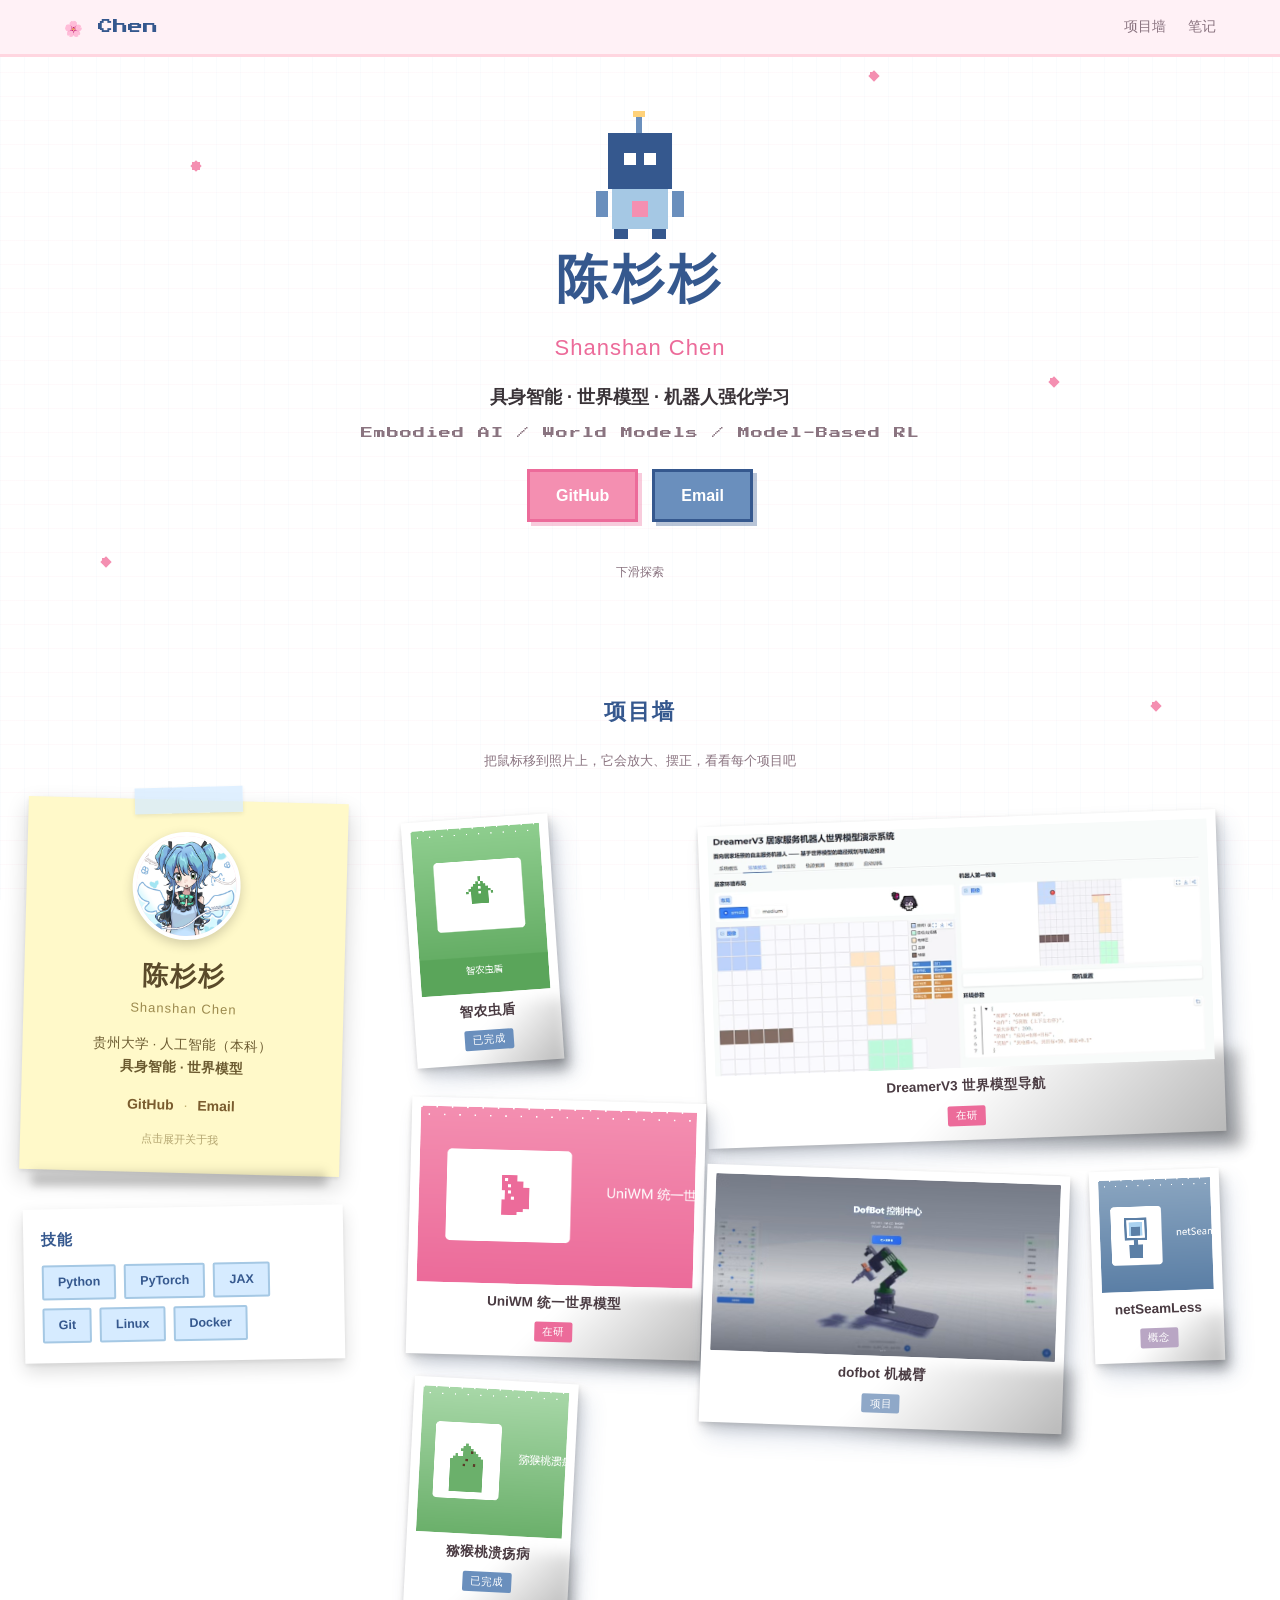
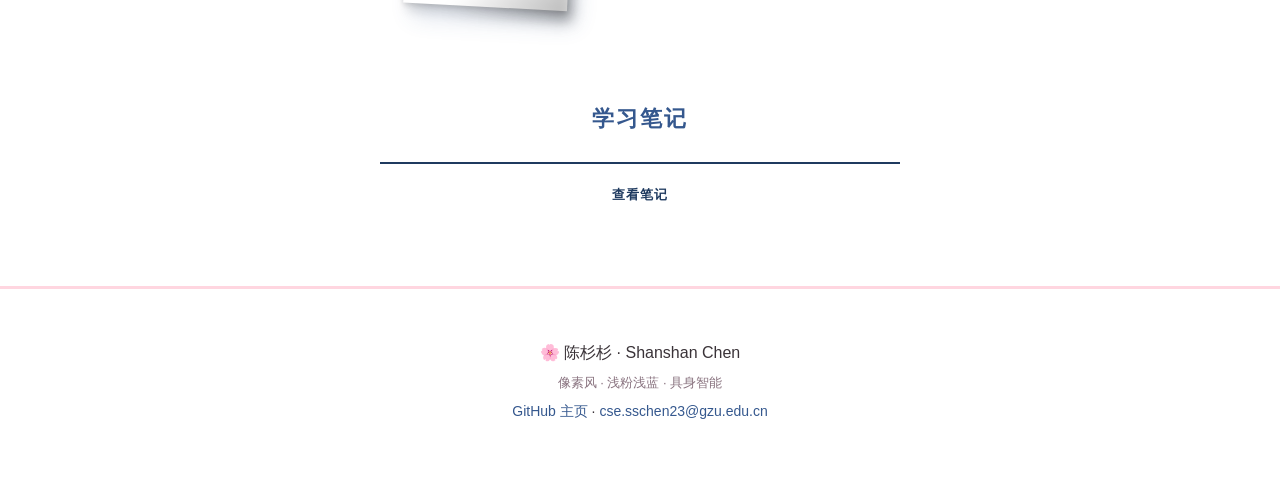
==== index.html @ 0c43cf50 "上线个人主页：照片墙 + 便签贴 + 技能 + 学习笔记 Co-authored-by: Cursor <cursoragent@cursor.com>" ====
<!DOCTYPE html>
<html lang="zh-CN">
<head>
<meta charset="UTF-8">
<meta name="viewport" content="width=device-width, initial-scale=1.0">
<title>陈杉杉 · Shanshan Chen — 具身智能 / 世界模型</title>
<meta name="description" content="陈杉杉的个人主页：具身智能、世界模型、机器人强化学习方向。DreamerV3、UniWM、SmartAgroShield 等项目。">
<link rel="icon" href="data:image/svg+xml,<svg xmlns='http://www.w3.org/2000/svg' viewBox='0 0 100 100'><text y='.9em' font-size='90'>🌸</text></svg>">
<link rel="preconnect" href="https://fonts.googleapis.com">
<link rel="preconnect" href="https://fonts.gstatic.com" crossorigin>
<link href="https://fonts.googleapis.com/css2?family=Press+Start+2P&display=swap" rel="stylesheet">
<link rel="stylesheet" href="style.css">
</head>
<body>

<!-- 天空背景（云朵 + 星星） -->
<div class="sky" aria-hidden="true">
  <div class="cloud cloud-1"></div>
  <div class="cloud cloud-2"></div>
  <div class="cloud cloud-3"></div>
  <div class="star star-1"></div>
  <div class="star star-2"></div>
  <div class="star star-3"></div>
  <div class="star star-4"></div>
  <div class="star star-5"></div>
</div>

<!-- 导航 -->
<nav class="nav">
  <div class="nav-inner">
    <a href="#home" class="nav-logo">🌸 Chen</a>
    <div class="nav-links">
      <a href="#wall">项目墙</a>
      <a href="#notes">笔记</a>
    </div>
  </div>
</nav>

<!-- Hero -->
<header class="hero" id="home">
  <div class="hero-robot" aria-hidden="true">
    <div class="robot">
      <div class="r-antenna"></div>
      <div class="r-head">
        <div class="r-eye l"></div>
        <div class="r-eye r"></div>
      </div>
      <div class="r-body">
        <div class="r-core"></div>
      </div>
      <div class="r-arm left"></div>
      <div class="r-arm right"></div>
      <div class="r-wheel left"></div>
      <div class="r-wheel right"></div>
    </div>
  </div>
  <h1 class="hero-title">陈杉杉</h1>
  <p class="hero-sub">Shanshan Chen</p>
  <p class="hero-desc">具身智能 · 世界模型 · 机器人强化学习</p>
  <p class="hero-en">Embodied AI / World Models / Model-Based RL</p>
  <div class="hero-badges">
    <a class="badge" href="https://github.com/yugan-tano">GitHub</a>
    <a class="badge" href="mailto:cse.sschen23@gzu.edu.cn">Email</a>
  </div>
  <div class="hero-scroll">下滑探索</div>
</header>

<main>
  <!-- 项目照片墙 -->
  <section class="section section-wide" id="wall">
    <h2 class="section-title">项目墙</h2>
    <p class="wall-hint">把鼠标移到照片上，它会放大、摆正，看看每个项目吧</p>

    <div class="wall-wrap">
      <!-- 左侧：便签贴（个人信息，点击展开关于我）+ 技能 -->
      <aside class="note-column">
        <details class="sticky-note">
          <summary>
            <span class="tape"></span>
            <div class="avatar-ring"><img src="assets/photos/avatar.jpg" alt="陈杉杉的头像"></div>
            <div class="note-name">陈杉杉</div>
            <div class="note-en">Shanshan Chen</div>
            <div class="note-line">贵州大学 · 人工智能（本科）</div>
            <div class="note-line note-dir">具身智能 · 世界模型</div>
            <div class="note-links">
              <a href="https://github.com/yugan-tano">GitHub</a>
              <span>·</span>
              <a href="mailto:cse.sschen23@gzu.edu.cn">Email</a>
            </div>
            <div class="note-hint">点击展开关于我</div>
          </summary>
          <div class="note-about">
            <p>你好！我是陈杉杉，贵州大学（211）人工智能专业本科生。</p>
            <p>研究方向聚焦具身智能（Embodied AI）与世界模型（World Model），探索机器人端到端学习与自主导航。</p>
            <p>我独立完成了基于 DreamerV3 的世界模型导航系统，正在复现 UniWM 统一世界模型。关注 Model-Based RL、潜在空间想象规划、Sim2Real 与视觉表征学习。</p>
            <p>长期目标：从仿真到真实环境的具身智能迁移。</p>
          </div>
        </details>

        <div class="note-skills">
          <div class="skills-title">技能</div>
          <div class="skills-tags">
            <span>Python</span>
            <span>PyTorch</span>
            <span>JAX</span>
            <span>Git</span>
            <span>Linux</span>
            <span>Docker</span>
          </div>
        </div>
      </aside>

      <!-- 照片墙（错落排布） -->
      <div class="wall">
        <!-- 主照片：DreamerV3（横版，中心偏右） -->
        <figure class="polaroid main" tabindex="0">
          <div class="pp-img">
            <img src="assets/photos/dreamer_demo.png" alt="DreamerV3 演示系统">
            <div class="pp-overlay">
              <p class="pp-desc">RSSM 世界模型 · 想象规划 · 端到端视觉导航</p>
              <a class="pp-link" href="https://github.com/yugan-tano/home-nav-dreamer">查看仓库</a>
            </div>
          </div>
          <figcaption>
            <span class="pp-title">DreamerV3 世界模型导航</span>
            <span class="pp-tag tag-research">在研</span>
          </figcaption>
        </figure>

        <!-- UniWM（第二大，在研，横版） -->
        <figure class="polaroid p-uniwm" tabindex="0">
          <div class="pp-img">
            <img src="assets/covers/cover_1.png" alt="UniWM 统一世界模型">
            <div class="pp-overlay">
              <p class="pp-desc">Anole-7b · LoRA · 记忆银行</p>
              <a class="pp-link" href="https://github.com/yugan-tano/UniWM">查看仓库</a>
            </div>
          </div>
          <figcaption>
            <span class="pp-title">UniWM 统一世界模型</span>
            <span class="pp-tag tag-research">在研</span>
          </figcaption>
        </figure>

        <!-- 智农虫盾（竖版） -->
        <figure class="polaroid p-agro" tabindex="0">
          <div class="pp-img">
            <img src="assets/covers/cover_2.png" alt="智农虫盾">
            <div class="pp-overlay">
              <p class="pp-desc">ShuffleNetV2 · 病害识别</p>
              <a class="pp-link" href="https://github.com/yugan-tano/SmartAgroShield">查看仓库</a>
            </div>
          </div>
          <figcaption>
            <span class="pp-title">智农虫盾</span>
            <span class="pp-tag tag-done">已完成</span>
          </figcaption>
        </figure>

        <!-- dofbot 机械臂 -->
        <figure class="polaroid p-dofbot" tabindex="0">
          <div class="pp-img">
            <img src="assets/photos/dofbot.jpg" alt="dofbot 机械臂">
            <div class="pp-overlay">
              <p class="pp-desc">机械臂 · 视觉与运动控制</p>
            </div>
          </div>
          <figcaption>
            <span class="pp-title">dofbot 机械臂</span>
            <span class="pp-tag tag-project">项目</span>
          </figcaption>
        </figure>

        <!-- 猕猴桃溃疡病（方形） -->
        <figure class="polaroid p-kiwi" tabindex="0">
          <div class="pp-img">
            <img src="assets/covers/cover_3.png" alt="猕猴桃溃疡病分类">
            <div class="pp-overlay">
              <p class="pp-desc">SE-ResNet · 图像分类</p>
              <a class="pp-link" href="https://github.com/yugan-tano/kiwi_canker_classification">查看仓库</a>
            </div>
          </div>
          <figcaption>
            <span class="pp-title">猕猴桃溃疡病</span>
            <span class="pp-tag tag-done">已完成</span>
          </figcaption>
        </figure>

        <!-- netSeamLess（方形，最小） -->
        <figure class="polaroid p-net" tabindex="0">
          <div class="pp-img">
            <img src="assets/covers/cover_4.png" alt="netSeamLess">
            <div class="pp-overlay">
              <p class="pp-desc">远程办公 · 低延迟</p>
              <a class="pp-link" href="https://github.com/yugan-tano/netSeamLess">查看仓库</a>
            </div>
          </div>
          <figcaption>
            <span class="pp-title">netSeamLess</span>
            <span class="pp-tag tag-idea">概念</span>
          </figcaption>
        </figure>
      </div>
    </div>
  </section>

  <!-- 学习笔记 -->
  <section class="section" id="notes">
    <h2 class="section-title">学习笔记</h2>
    <div class="note-rule"></div>
    <a class="note-rule-link" href="https://github.com/yugan-tano/learning-record">查看笔记</a>
  </section>
</main>

<!-- 页脚 -->
<footer class="footer">
  <p>🌸 陈杉杉 · Shanshan Chen</p>
  <p class="footer-sub">像素风 · 浅粉浅蓝 · 具身智能</p>
  <p class="footer-link"><a href="https://github.com/yugan-tano">GitHub 主页</a> · <a href="mailto:cse.sschen23@gzu.edu.cn">cse.sschen23@gzu.edu.cn</a></p>
</footer>

<script src="script.js"></script>
</body>
</html>
---- style.css ----
/* ============ 像素风浅粉浅蓝个人主页样式 ============ */

:root {
  --pink-light: #ffe4ec;
  --pink: #ffc1d1;
  --pink-deep: #f48fb1;
  --pink-dark: #ec6b9a;
  --blue-light: #d6ebff;
  --blue: #a5c8e4;
  --blue-deep: #6a8fbd;
  --blue-dark: #35588e;
  --ink-blue: #1f3a5f;
  --bg: #fff3f7;
  --card: #fffafc;
  --text: #3a3338;
  --text-sub: #8a7480;
  --border: #ffd6e0;
  --shadow: rgba(236, 107, 154, 0.16);
}

* { margin: 0; padding: 0; box-sizing: border-box; }

html { scroll-behavior: smooth; }

body {
  font-family: "SimHei", "黑体", "Heiti SC", "Microsoft YaHei", "PingFang SC", sans-serif;
  background: linear-gradient(180deg, #ffeef4 0%, #ffe4ec 40%, #eaf3ff 100%);
  background-attachment: fixed;
  color: var(--text);
  line-height: 1.7;
  overflow-x: hidden;
  background-image:
    linear-gradient(rgba(244, 143, 177, 0.05) 1px, transparent 1px),
    linear-gradient(90deg, rgba(164, 200, 228, 0.05) 1px, transparent 1px);
  background-size: 24px 24px;
}

/* ============ 像素字体（仅英文点缀） ============ */
.hero-en, .nav-logo {
  font-family: "Press Start 2P", "Courier New", monospace;
}

/* ============ 天空背景（云朵 + 星星） ============ */
.sky { position: fixed; inset: 0; pointer-events: none; z-index: 0; overflow: hidden; }

.cloud { position: absolute; background: #ffffff; opacity: 0.85; image-rendering: pixelated; }
.cloud::after { content: ""; position: absolute; background: #ffffff; }
.cloud-1 { width: 140px; height: 40px; top: 12%; left: -160px; animation: drift 50s linear infinite; }
.cloud-1::after { width: 70px; height: 40px; top: -26px; left: 28px; }
.cloud-2 { width: 100px; height: 30px; top: 30%; left: -120px; animation: drift 65s linear infinite; animation-delay: -20s; opacity: 0.7; }
.cloud-2::after { width: 50px; height: 30px; top: -20px; left: 22px; }
.cloud-3 { width: 160px; height: 44px; top: 8%; left: -180px; animation: drift 75s linear infinite; animation-delay: -40s; opacity: 0.6; }
.cloud-3::after { width: 80px; height: 44px; top: -28px; left: 32px; }

@keyframes drift { to { transform: translateX(calc(100vw + 200px)); } }

.star { position: absolute; width: 8px; height: 8px; background: var(--pink-deep); image-rendering: pixelated; animation: twinkle 2.5s ease-in-out infinite; }
.star::before { content: ""; position: absolute; width: 8px; height: 8px; background: var(--pink-deep); transform: rotate(45deg); }
.star-1 { top: 18%; left: 15%; }
.star-2 { top: 42%; left: 82%; animation-delay: -0.6s; width: 6px; height: 6px; }
.star-3 { top: 62%; left: 8%; animation-delay: -1.2s; width: 6px; height: 6px; }
.star-4 { top: 8%; left: 68%; animation-delay: -1.8s; width: 5px; height: 5px; }
.star-5 { top: 78%; left: 90%; animation-delay: -0.9s; width: 5px; height: 5px; }

@keyframes twinkle {
  0%, 100% { opacity: 0.2; transform: scale(0.7) rotate(0deg); }
  50% { opacity: 1; transform: scale(1) rotate(45deg); }
}

/* ============ 导航 ============ */
.nav { position: sticky; top: 0; z-index: 50; background: rgba(255, 240, 246, 0.92); backdrop-filter: blur(8px); border-bottom: 3px solid var(--border); }
.nav-inner { max-width: 1200px; margin: 0 auto; padding: 14px 24px; display: flex; align-items: center; justify-content: space-between; }
.nav-logo { font-size: 15px; color: var(--blue-dark); text-decoration: none; }
.nav-links { display: flex; gap: 22px; }
.nav-links a { color: var(--text-sub); text-decoration: none; font-size: 14px; transition: color 0.2s; }
.nav-links a:hover { color: var(--pink-dark); }

/* ============ Hero ============ */
.hero { position: relative; z-index: 1; text-align: center; padding: 60px 24px 70px; }

.hero-robot { display: flex; justify-content: center; margin-bottom: 22px; }

.robot { position: relative; width: 96px; height: 96px; animation: floaty 3s ease-in-out infinite; image-rendering: pixelated; }
@keyframes floaty { 0%, 100% { transform: translateY(0); } 50% { transform: translateY(-10px); } }

.r-antenna { position: absolute; top: 0; left: 44px; width: 6px; height: 16px; background: var(--blue-deep); }
.r-antenna::after { content: ""; position: absolute; top: -6px; left: -3px; width: 12px; height: 6px; background: #ffd27a; animation: blink 1.2s steps(1) infinite; }
.r-head { position: absolute; top: 16px; left: 16px; width: 64px; height: 56px; background: var(--blue-dark); }
.r-eye { position: absolute; top: 20px; width: 12px; height: 12px; background: #fff; animation: blink 3s steps(1) infinite; }
.r-eye.l { left: 16px; }
.r-eye.r { right: 16px; }
.r-body { position: absolute; top: 72px; left: 20px; width: 56px; height: 40px; background: var(--blue); }
.r-core { position: absolute; top: 12px; left: 20px; width: 16px; height: 16px; background: var(--pink-deep); animation: blink 2s steps(1) infinite; }
.r-arm { position: absolute; top: 74px; width: 12px; height: 26px; background: var(--blue-deep); }
.r-arm.left { left: 4px; }
.r-arm.right { right: 4px; }
.r-wheel { position: absolute; top: 112px; width: 14px; height: 10px; background: var(--blue-dark); }
.r-wheel.left { left: 22px; }
.r-wheel.right { right: 22px; }

@keyframes blink { 0%, 90% { opacity: 1; } 92%, 100% { opacity: 0.25; } }

.hero-title { font-size: 52px; color: var(--blue-dark); letter-spacing: 4px; margin-bottom: 6px; font-weight: 800; }
.hero-sub { font-size: 22px; color: var(--pink-dark); letter-spacing: 1px; }
.hero-desc { font-size: 18px; color: var(--text); margin-top: 16px; font-weight: 700; }
.hero-en { font-size: 12px; color: var(--text-sub); margin-top: 10px; letter-spacing: 1px; }
.hero-badges { margin-top: 26px; display: flex; gap: 14px; justify-content: center; }
.badge { display: inline-block; padding: 10px 26px; background: var(--pink-deep); color: #fff; text-decoration: none; font-weight: 700; border: 3px solid var(--pink-dark); box-shadow: 4px 4px 0 rgba(236,107,154,0.35); transition: transform 0.15s, box-shadow 0.15s; }
.badge:hover { transform: translate(-2px,-2px); box-shadow: 6px 6px 0 rgba(236,107,154,0.4); }
.badge:nth-child(2) { background: var(--blue-deep); border-color: var(--blue-dark); box-shadow: 4px 4px 0 rgba(53,88,142,0.35); }
.badge:nth-child(2):hover { box-shadow: 6px 6px 0 rgba(53,88,142,0.4); }

.hero-scroll { margin-top: 40px; font-size: 12px; color: var(--text-sub); animation: bob 2s ease-in-out infinite; }
@keyframes bob { 0%,100%{transform:translateY(0)} 50%{transform:translateY(6px)} }

/* ============ 通用区块 ============ */
main { position: relative; z-index: 1; }
.section { max-width: 1080px; margin: 0 auto; padding: 40px 24px; }
.section-wide { max-width: 1320px; }
.section-title { font-size: 22px; font-weight: 800; color: var(--blue-dark); text-align: center; margin-bottom: 20px; letter-spacing: 2px; }

.wall-hint { text-align: center; font-size: 13px; color: var(--text-sub); margin-bottom: 28px; }

/* ============ 项目照片墙 ============ */
.wall-wrap {
  display: flex;
  gap: 48px;
  align-items: flex-start;
  justify-content: center;
}

/* 照片墙容器：相对定位，内部照片绝对定位错落 */
.wall {
  position: relative;
  flex: 1 1 auto;
  max-width: 900px;
  height: 820px;
}

/* 拍立得照片 */
.polaroid {
  position: absolute;
  background: #fff;
  padding: 9px 9px 0;
  box-shadow:
    0 2px 5px rgba(0, 0, 0, 0.12),
    4px 7px 12px rgba(0, 0, 0, 0.14),
    9px 14px 22px rgba(53, 88, 142, 0.16);
  transform: rotate(var(--rot, -2deg));
  transition: transform 0.45s cubic-bezier(0.2, 0.9, 0.3, 1.2),
              box-shadow 0.45s ease;
  cursor: pointer;
  z-index: 1;
  outline: none;
}

/* 右下渐变阴影（立体感） */
.polaroid::after {
  content: "";
  position: absolute;
  left: 10%;
  right: -3%;
  bottom: -5%;
  height: 30%;
  background: linear-gradient(135deg, transparent 40%, rgba(0, 0, 0, 0.3));
  filter: blur(7px);
  border-radius: 4px;
  z-index: -1;
  transition: opacity 0.45s ease;
}

.pp-img {
  position: relative;
  width: 100%;
  aspect-ratio: var(--ratio, 1 / 1);
  overflow: hidden;
  background: #eee;
}
.pp-img img {
  width: 100%;
  height: 100%;
  object-fit: cover;
  display: block;
  transition: transform 0.45s ease;
}

/* 图片 hover 浮层 */
.pp-overlay {
  position: absolute;
  inset: 0;
  display: flex;
  flex-direction: column;
  justify-content: flex-end;
  gap: 6px;
  padding: 14px;
  background: linear-gradient(180deg, transparent 40%, rgba(30, 35, 50, 0.82) 100%);
  opacity: 0;
  transition: opacity 0.35s ease;
}
.pp-desc { font-size: 12px; color: #fff; line-height: 1.5; }
.pp-link { font-size: 13px; color: #ffd6e0; text-decoration: none; font-weight: 700; }
.pp-link:hover { text-decoration: underline; }

/* 照片底部说明（白边内） */
.polaroid figcaption {
  padding: 9px 4px 13px;
  text-align: center;
}
.pp-title {
  display: block;
  font-size: 13.5px;
  font-weight: 700;
  color: #4a3b42;
  line-height: 1.35;
  margin-bottom: 4px;
}
.pp-tag {
  display: inline-block;
  font-size: 10.5px;
  padding: 1px 8px;
  color: #fff;
  border-radius: 2px;
}
.tag-research { background: var(--pink-dark); }
.tag-done { background: var(--blue-deep); }
.tag-idea { background: #b9a6c4; }
.tag-project { background: #8fa8c8; }

/* hover / 聚焦：放大 + 摆正 + 抬升 */
.polaroid:hover,
.polaroid:focus-within {
  z-index: 20;
  transform: rotate(0deg) scale(1.12);
  box-shadow:
    0 6px 10px rgba(0, 0, 0, 0.18),
    10px 18px 26px rgba(0, 0, 0, 0.22),
    18px 30px 44px rgba(53, 88, 142, 0.28);
}
.polaroid:hover::after,
.polaroid:focus-within::after { opacity: 0.4; }
.polaroid:hover .pp-overlay,
.polaroid:focus-within .pp-overlay { opacity: 1; }

/* ---- 每张照片的定位与比例 ---- */
/* 主照片：DreamerV3，横版演示系统截图，中心偏右 */
.polaroid.main {
  --ratio: 2259 / 1090;
  --rot: -2deg;
  width: 60%;
  left: 36%;
  top: 18px;
}
/* UniWM：横版，第二大，在研，左下 */
.polaroid.p-uniwm {
  --ratio: 720 / 460;
  --rot: 1.5deg;
  width: 34%;
  left: 2%;
  top: 300px;
}
/* 智农虫盾：竖版，左上 */
.polaroid.p-agro {
  --ratio: 420 / 540;
  --rot: -4deg;
  width: 17%;
  left: 2%;
  top: 18px;
}
/* dofbot 机械臂：横版，主照片下方 */
.polaroid.p-dofbot {
  --ratio: 799 / 411;
  --rot: 2deg;
  width: 42%;
  left: 36%;
  top: 370px;
}
/* 猕猴桃溃疡病：方形，左下 */
.polaroid.p-kiwi {
  --ratio: 1 / 1;
  --rot: 3deg;
  width: 19%;
  left: 2%;
  top: 580px;
}
/* netSeamLess：方形，右下最小 */
.polaroid.p-net {
  --ratio: 1 / 1;
  --rot: -2deg;
  width: 15%;
  left: 81%;
  top: 370px;
}

/* ============ 便签贴（个人信息，点击展开关于我） ============ */
.note-column {
  flex: 0 0 320px;
  width: 320px;
}

.sticky-note {
  position: relative;
  background: #fff9c9;
  box-shadow:
    0 2px 4px rgba(0, 0, 0, 0.08),
    0 10px 22px rgba(0, 0, 0, 0.18);
  transform: rotate(1.5deg);
  text-align: center;
  color: #6b5a30;
}

/* 底部微微翘起：底部弧形投影 */
.sticky-note::after {
  content: "";
  position: absolute;
  left: 4%;
  right: 4%;
  bottom: -12px;
  height: 18px;
  background: linear-gradient(to top, rgba(0, 0, 0, 0.26), transparent);
  filter: blur(4px);
  transform: rotate(-1.5deg);
  z-index: -1;
}

/* summary 去掉默认箭头，作为点击区 */
.sticky-note summary {
  list-style: none;
  cursor: pointer;
  outline: none;
  padding: 26px 22px 24px;
}
.sticky-note summary::-webkit-details-marker { display: none; }
.sticky-note summary:hover .note-hint { color: var(--pink-dark); }

/* 顶部胶带 */
.sticky-note .tape {
  position: absolute;
  top: -13px;
  left: 50%;
  transform: translateX(-50%) rotate(-3deg);
  width: 108px;
  height: 26px;
  background: rgba(214, 235, 255, 0.75);
  box-shadow: 0 2px 4px rgba(0, 0, 0, 0.08);
}

/* 圆形头像框 */
.avatar-ring {
  width: 108px;
  height: 108px;
  border-radius: 50%;
  margin: 6px auto 14px;
  border: 4px solid #fff;
  box-shadow: 0 4px 12px rgba(0, 0, 0, 0.18);
  overflow: hidden;
  background: #ffe4ec;
}
.avatar-ring img { width: 100%; height: 100%; object-fit: cover; display: block; }

.note-name { font-size: 26px; font-weight: 800; letter-spacing: 2px; color: #5a4a2a; }
.note-en { font-size: 13px; letter-spacing: 1px; color: #9c8a4e; margin-bottom: 14px; }
.note-line { font-size: 13.5px; line-height: 1.7; }
.note-dir { font-weight: 700; margin-bottom: 14px; }
.note-links { margin-top: 14px; font-size: 14px; }
.note-links a { color: #7a5c2e; text-decoration: none; font-weight: 700; }
.note-links a:hover { color: var(--pink-dark); }
.note-links span { margin: 0 6px; color: #c0b070; }
.note-hint { margin-top: 12px; font-size: 11px; color: #b3a570; transition: color 0.2s; }

/* 展开的“关于我” */
.note-about {
  text-align: left;
  padding: 4px 22px 24px;
  border-top: 1px dashed rgba(122, 92, 46, 0.3);
  margin: 0 0 0;
}
.note-about p { font-size: 13px; line-height: 1.75; margin-bottom: 10px; color: #6b5a30; }

/* 技能（便签贴下方） */
.note-skills {
  margin-top: 34px;
  background: #fff;
  padding: 18px 18px 20px;
  box-shadow:
    0 2px 4px rgba(0, 0, 0, 0.08),
    0 8px 18px rgba(0, 0, 0, 0.14);
  transform: rotate(-1deg);
}
.skills-title { font-size: 15px; font-weight: 800; color: var(--blue-dark); margin-bottom: 12px; letter-spacing: 1px; }
.skills-tags { display: flex; flex-wrap: wrap; gap: 8px; }
.skills-tags span {
  padding: 5px 14px;
  font-size: 12.5px;
  background: var(--blue-light);
  color: var(--blue-dark);
  font-weight: 700;
  border: 2px solid var(--blue);
  border-radius: 2px;
}

/* ============ 学习笔记（标题 + 墨蓝色长细线） ============ */
.note-rule {
  width: 56%;
  max-width: 520px;
  height: 2px;
  margin: 24px auto 20px;
  background: var(--ink-blue);
}
.note-rule-link {
  display: block;
  text-align: center;
  font-size: 13px;
  color: var(--ink-blue);
  text-decoration: none;
  font-weight: 700;
  letter-spacing: 1px;
}
.note-rule-link:hover { color: var(--pink-dark); }

/* ============ 页脚 ============ */
.footer { position: relative; z-index: 1; text-align: center; padding: 50px 24px 60px; border-top: 3px solid var(--border); margin-top: 40px; }
.footer p { margin-bottom: 6px; }
.footer-sub { font-size: 13px; color: var(--text-sub); }
.footer-link { font-size: 14px; }
.footer-link a { color: var(--blue-dark); text-decoration: none; }
.footer-link a:hover { color: var(--pink-dark); }

/* ============ 响应式 ============ */
@media (max-width: 1020px) {
  .wall-wrap { flex-direction: column; align-items: center; }
  .note-column { flex: 0 0 auto; width: 320px; }
  .note-skills { margin-top: 24px; }
}

@media (max-width: 760px) {
  /* 窄屏：照片墙改为纵向堆叠 */
  .wall { height: auto; max-width: 480px; margin: 0 auto; }
  .polaroid {
    position: relative;
    width: 100% !important;
    left: auto !important;
    top: auto !important;
    margin-bottom: 28px;
    transform: rotate(var(--rot, -2deg)) !important;
  }
  .polaroid:hover, .polaroid:focus-within { transform: rotate(0deg) scale(1.03) !important; }
}

@media (max-width: 640px) {
  .hero-title { font-size: 36px; }
  .nav-links { gap: 14px; }
  .nav-links a { font-size: 13px; }
  .section { padding: 32px 16px; }
}
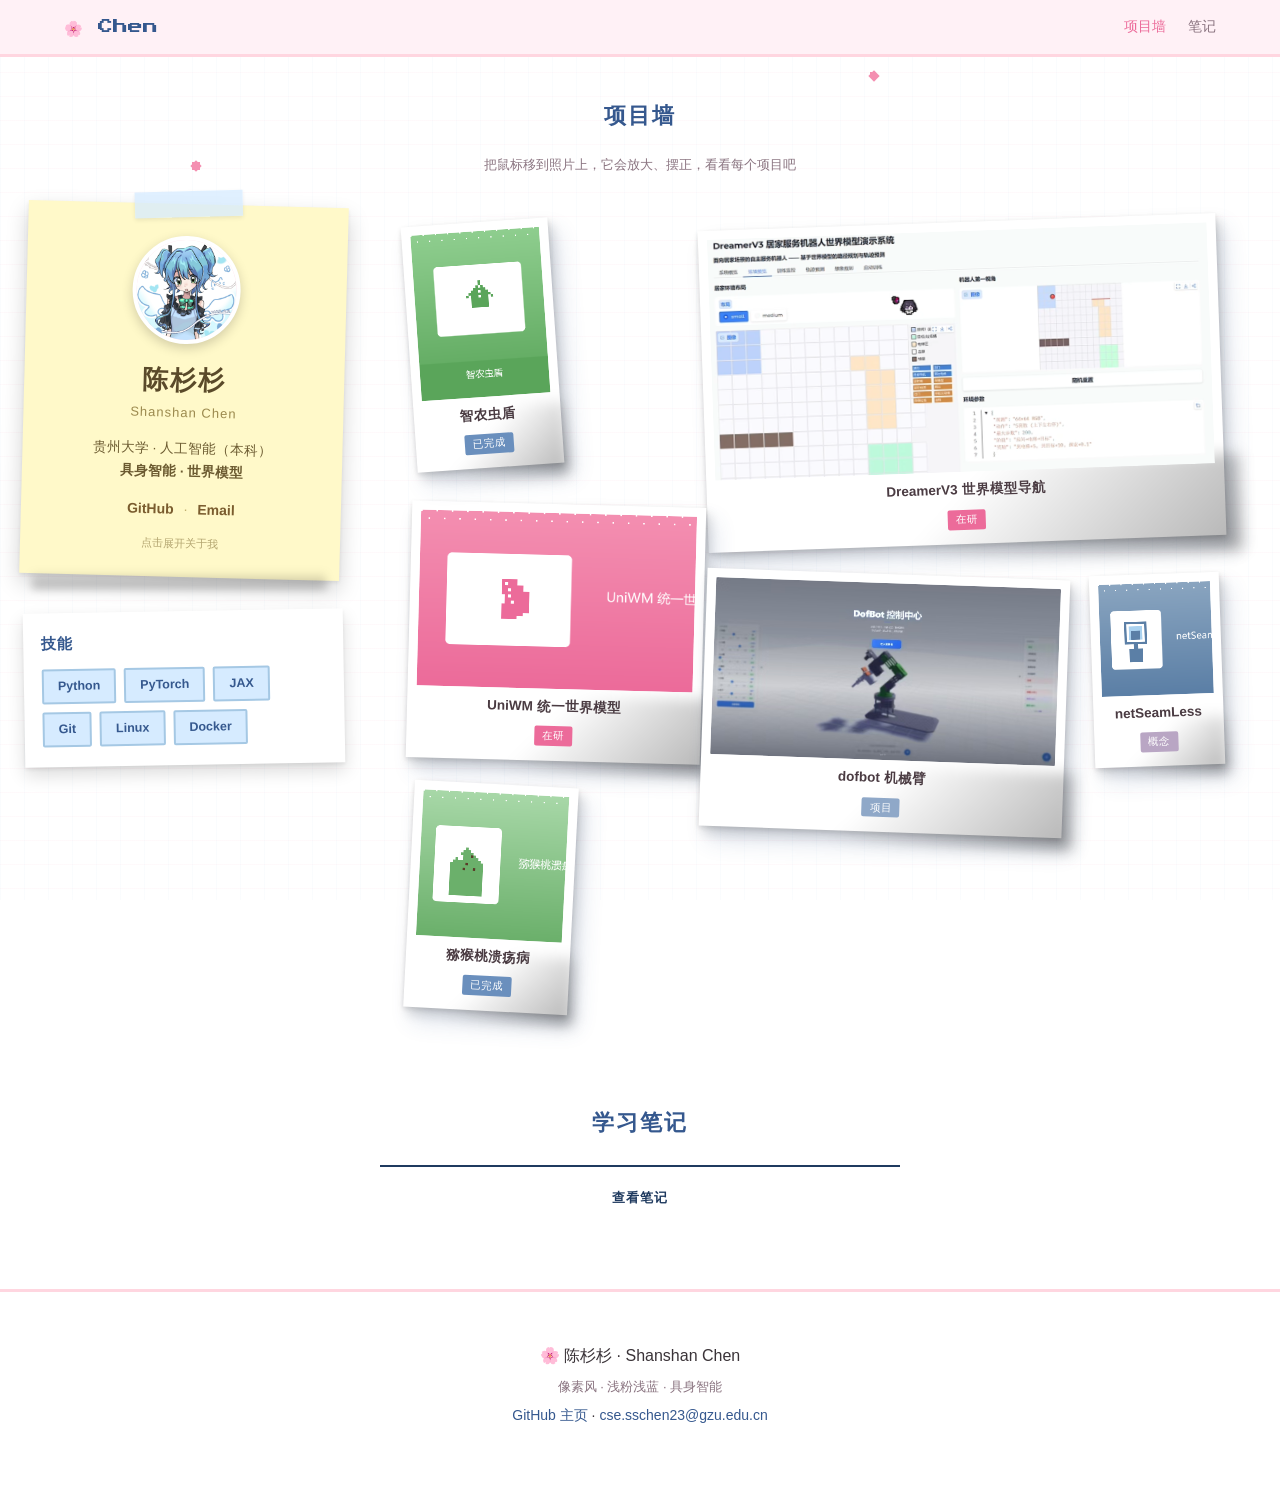
==== commit b00d3882: "精简页面：删除 hero 冗余区块与下滑探索，去掉学校 211 标注 Co-authored-by: Cursor <cursoragent@cursor.com>" ====
--- a/index.html
+++ b/index.html
@@ -28,42 +28,13 @@
 <!-- 导航 -->
 <nav class="nav">
   <div class="nav-inner">
-    <a href="#home" class="nav-logo">🌸 Chen</a>
+    <a href="#wall" class="nav-logo">🌸 Chen</a>
     <div class="nav-links">
       <a href="#wall">项目墙</a>
       <a href="#notes">笔记</a>
     </div>
   </div>
 </nav>
-
-<!-- Hero -->
-<header class="hero" id="home">
-  <div class="hero-robot" aria-hidden="true">
-    <div class="robot">
-      <div class="r-antenna"></div>
-      <div class="r-head">
-        <div class="r-eye l"></div>
-        <div class="r-eye r"></div>
-      </div>
-      <div class="r-body">
-        <div class="r-core"></div>
-      </div>
-      <div class="r-arm left"></div>
-      <div class="r-arm right"></div>
-      <div class="r-wheel left"></div>
-      <div class="r-wheel right"></div>
-    </div>
-  </div>
-  <h1 class="hero-title">陈杉杉</h1>
-  <p class="hero-sub">Shanshan Chen</p>
-  <p class="hero-desc">具身智能 · 世界模型 · 机器人强化学习</p>
-  <p class="hero-en">Embodied AI / World Models / Model-Based RL</p>
-  <div class="hero-badges">
-    <a class="badge" href="https://github.com/yugan-tano">GitHub</a>
-    <a class="badge" href="mailto:cse.sschen23@gzu.edu.cn">Email</a>
-  </div>
-  <div class="hero-scroll">下滑探索</div>
-</header>
 
 <main>
   <!-- 项目照片墙 -->
@@ -90,7 +61,7 @@
             <div class="note-hint">点击展开关于我</div>
           </summary>
           <div class="note-about">
-            <p>你好！我是陈杉杉，贵州大学（211）人工智能专业本科生。</p>
+            <p>你好！我是陈杉杉，贵州大学人工智能专业本科生。</p>
             <p>研究方向聚焦具身智能（Embodied AI）与世界模型（World Model），探索机器人端到端学习与自主导航。</p>
             <p>我独立完成了基于 DreamerV3 的世界模型导航系统，正在复现 UniWM 统一世界模型。关注 Model-Based RL、潜在空间想象规划、Sim2Real 与视觉表征学习。</p>
             <p>长期目标：从仿真到真实环境的具身智能迁移。</p>
--- a/style.css
+++ b/style.css
@@ -36,7 +36,7 @@
 }
 
 /* ============ 像素字体（仅英文点缀） ============ */
-.hero-en, .nav-logo {
+.nav-logo {
   font-family: "Press Start 2P", "Courier New", monospace;
 }
 
@@ -74,44 +74,6 @@
 .nav-links { display: flex; gap: 22px; }
 .nav-links a { color: var(--text-sub); text-decoration: none; font-size: 14px; transition: color 0.2s; }
 .nav-links a:hover { color: var(--pink-dark); }
-
-/* ============ Hero ============ */
-.hero { position: relative; z-index: 1; text-align: center; padding: 60px 24px 70px; }
-
-.hero-robot { display: flex; justify-content: center; margin-bottom: 22px; }
-
-.robot { position: relative; width: 96px; height: 96px; animation: floaty 3s ease-in-out infinite; image-rendering: pixelated; }
-@keyframes floaty { 0%, 100% { transform: translateY(0); } 50% { transform: translateY(-10px); } }
-
-.r-antenna { position: absolute; top: 0; left: 44px; width: 6px; height: 16px; background: var(--blue-deep); }
-.r-antenna::after { content: ""; position: absolute; top: -6px; left: -3px; width: 12px; height: 6px; background: #ffd27a; animation: blink 1.2s steps(1) infinite; }
-.r-head { position: absolute; top: 16px; left: 16px; width: 64px; height: 56px; background: var(--blue-dark); }
-.r-eye { position: absolute; top: 20px; width: 12px; height: 12px; background: #fff; animation: blink 3s steps(1) infinite; }
-.r-eye.l { left: 16px; }
-.r-eye.r { right: 16px; }
-.r-body { position: absolute; top: 72px; left: 20px; width: 56px; height: 40px; background: var(--blue); }
-.r-core { position: absolute; top: 12px; left: 20px; width: 16px; height: 16px; background: var(--pink-deep); animation: blink 2s steps(1) infinite; }
-.r-arm { position: absolute; top: 74px; width: 12px; height: 26px; background: var(--blue-deep); }
-.r-arm.left { left: 4px; }
-.r-arm.right { right: 4px; }
-.r-wheel { position: absolute; top: 112px; width: 14px; height: 10px; background: var(--blue-dark); }
-.r-wheel.left { left: 22px; }
-.r-wheel.right { right: 22px; }
-
-@keyframes blink { 0%, 90% { opacity: 1; } 92%, 100% { opacity: 0.25; } }
-
-.hero-title { font-size: 52px; color: var(--blue-dark); letter-spacing: 4px; margin-bottom: 6px; font-weight: 800; }
-.hero-sub { font-size: 22px; color: var(--pink-dark); letter-spacing: 1px; }
-.hero-desc { font-size: 18px; color: var(--text); margin-top: 16px; font-weight: 700; }
-.hero-en { font-size: 12px; color: var(--text-sub); margin-top: 10px; letter-spacing: 1px; }
-.hero-badges { margin-top: 26px; display: flex; gap: 14px; justify-content: center; }
-.badge { display: inline-block; padding: 10px 26px; background: var(--pink-deep); color: #fff; text-decoration: none; font-weight: 700; border: 3px solid var(--pink-dark); box-shadow: 4px 4px 0 rgba(236,107,154,0.35); transition: transform 0.15s, box-shadow 0.15s; }
-.badge:hover { transform: translate(-2px,-2px); box-shadow: 6px 6px 0 rgba(236,107,154,0.4); }
-.badge:nth-child(2) { background: var(--blue-deep); border-color: var(--blue-dark); box-shadow: 4px 4px 0 rgba(53,88,142,0.35); }
-.badge:nth-child(2):hover { box-shadow: 6px 6px 0 rgba(53,88,142,0.4); }
-
-.hero-scroll { margin-top: 40px; font-size: 12px; color: var(--text-sub); animation: bob 2s ease-in-out infinite; }
-@keyframes bob { 0%,100%{transform:translateY(0)} 50%{transform:translateY(6px)} }
 
 /* ============ 通用区块 ============ */
 main { position: relative; z-index: 1; }
@@ -447,7 +409,6 @@
 }
 
 @media (max-width: 640px) {
-  .hero-title { font-size: 36px; }
   .nav-links { gap: 14px; }
   .nav-links a { font-size: 13px; }
   .section { padding: 32px 16px; }
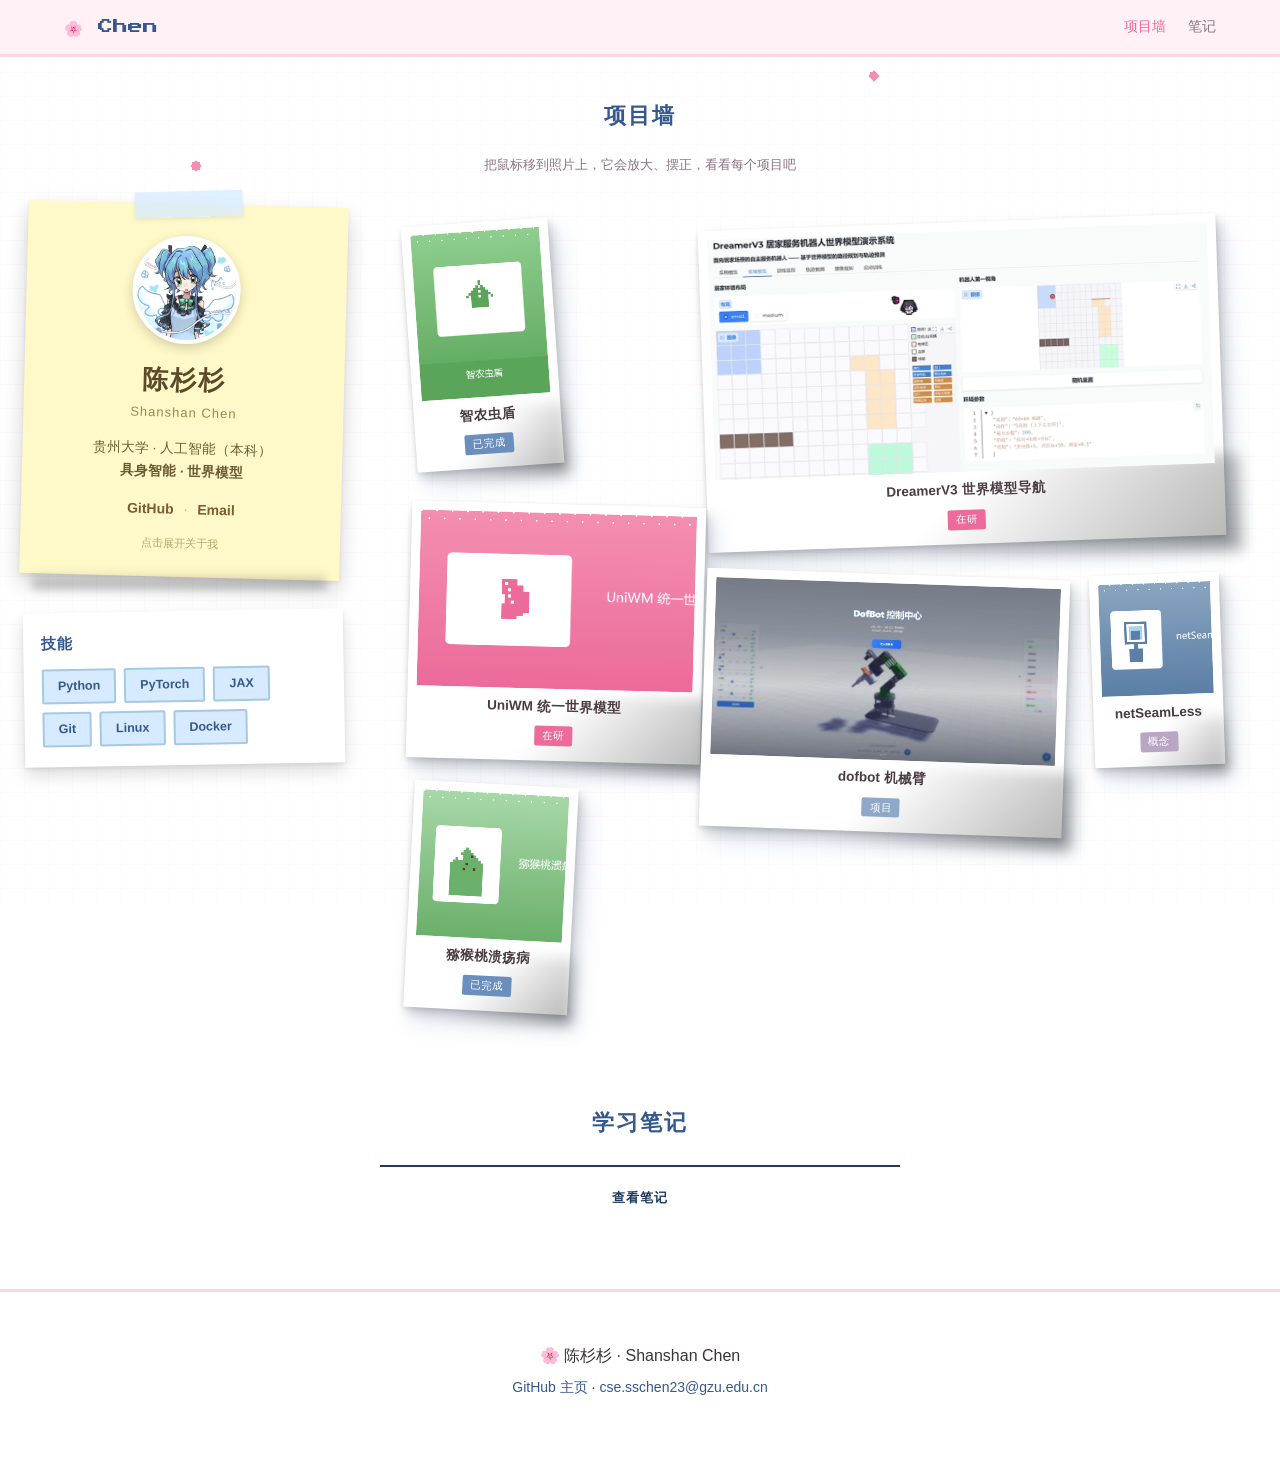
==== commit 1a2b13d1: "删除页脚像素风标语 Co-authored-by: Cursor <cursoragent@cursor.com>" ====
--- a/index.html
+++ b/index.html
@@ -186,7 +186,6 @@
 <!-- 页脚 -->
 <footer class="footer">
   <p>🌸 陈杉杉 · Shanshan Chen</p>
-  <p class="footer-sub">像素风 · 浅粉浅蓝 · 具身智能</p>
   <p class="footer-link"><a href="https://github.com/yugan-tano">GitHub 主页</a> · <a href="mailto:cse.sschen23@gzu.edu.cn">cse.sschen23@gzu.edu.cn</a></p>
 </footer>
 
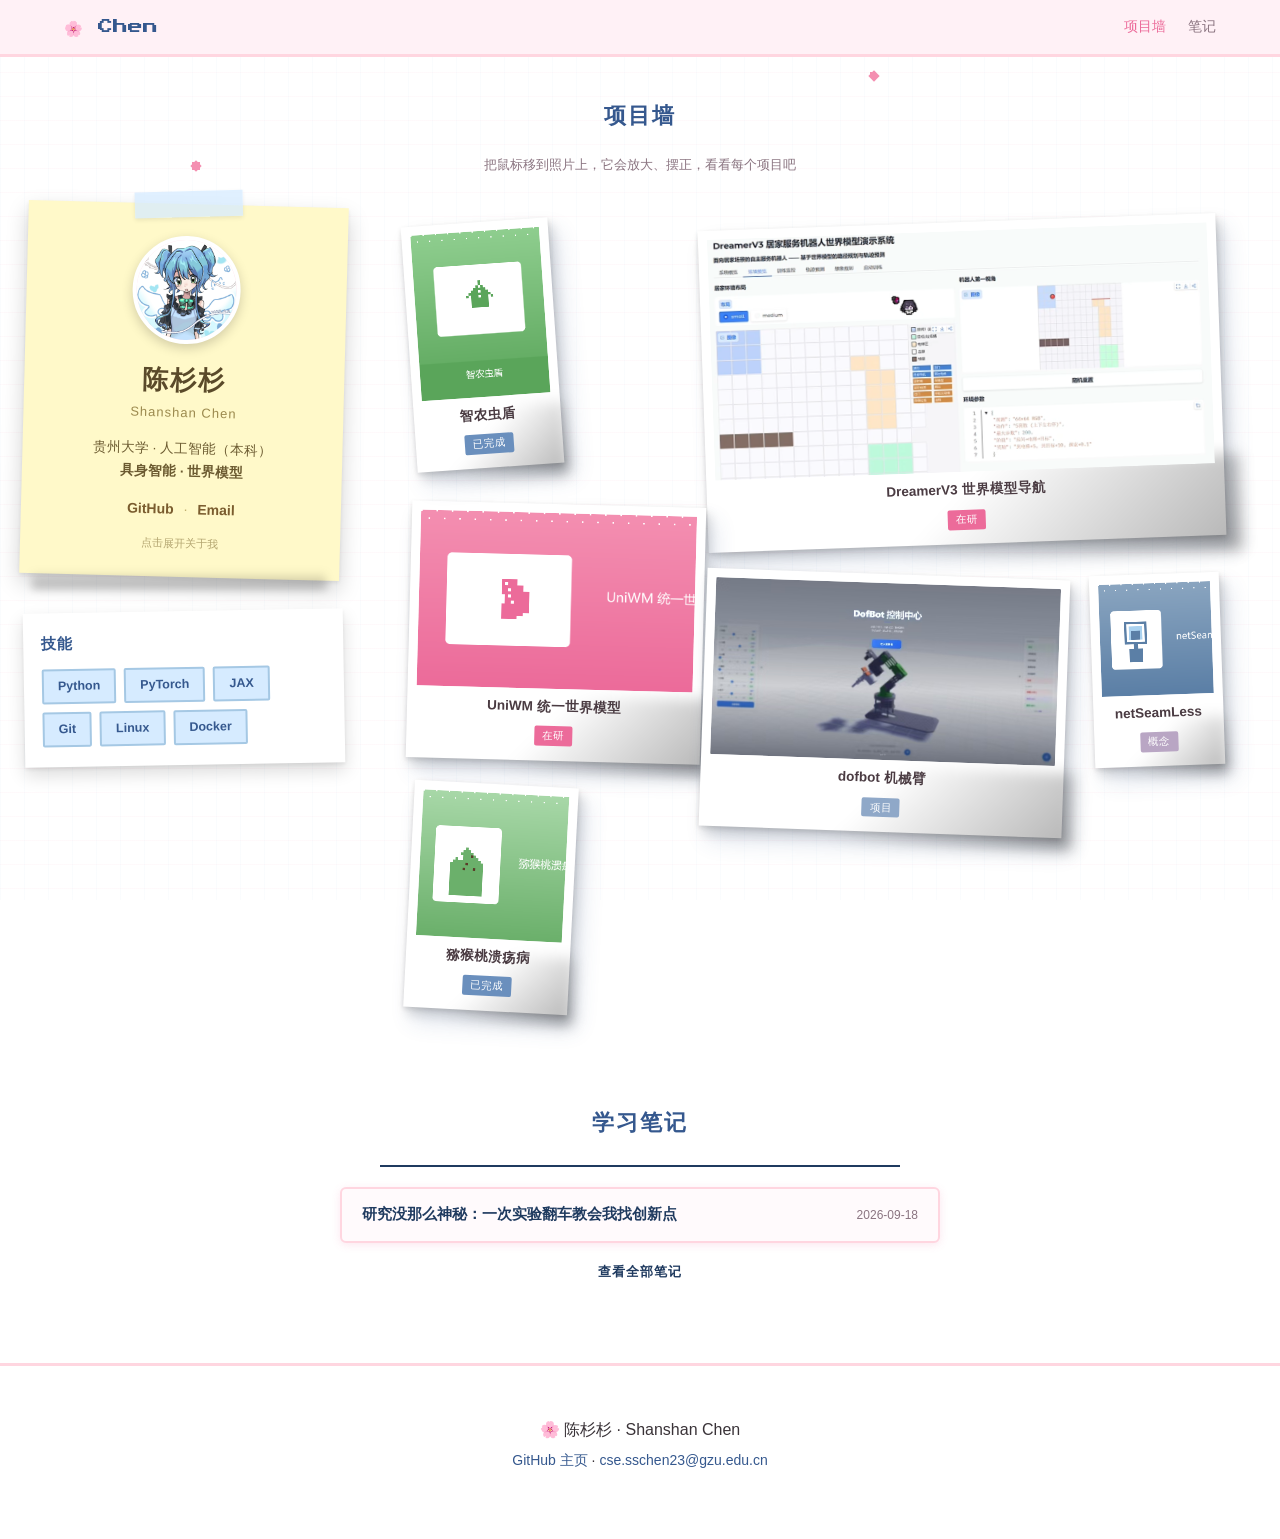
==== commit e64f3688: "新增学习笔记：ShuffleNetV2 实验翻车与找创新点三步法 Co-authored-by: Cursor <cursoragent@cursor.com>" ====
--- a/index.html
+++ b/index.html
@@ -134,6 +134,7 @@
             <img src="assets/photos/dofbot.jpg" alt="dofbot 机械臂">
             <div class="pp-overlay">
               <p class="pp-desc">机械臂 · 视觉与运动控制</p>
+              <a class="pp-link" href="https://github.com/yugan-tano/dofbot">查看仓库</a>
             </div>
           </div>
           <figcaption>
@@ -179,7 +180,15 @@
   <section class="section" id="notes">
     <h2 class="section-title">学习笔记</h2>
     <div class="note-rule"></div>
-    <a class="note-rule-link" href="https://github.com/yugan-tano/learning-record">查看笔记</a>
+    <ul class="notes-list">
+      <li class="notes-item">
+        <a class="notes-link" href="notes/shufflenet-innovation.html">
+          <span class="notes-title">研究没那么神秘：一次实验翻车教会我找创新点</span>
+          <span class="notes-date">2026-09-18</span>
+        </a>
+      </li>
+    </ul>
+    <a class="note-rule-link" href="https://github.com/yugan-tano/learning-record">查看全部笔记</a>
   </section>
 </main>
 
--- a/style.css
+++ b/style.css
@@ -379,6 +379,105 @@
 }
 .note-rule-link:hover { color: var(--pink-dark); }
 
+/* ============ 学习笔记列表（首页） ============ */
+.notes-list {
+  list-style: none;
+  max-width: 600px;
+  margin: 0 auto 18px;
+  padding: 0;
+}
+.notes-item { margin-bottom: 12px; }
+.notes-link {
+  display: flex;
+  justify-content: space-between;
+  align-items: center;
+  gap: 16px;
+  padding: 15px 20px;
+  background: var(--card);
+  border: 2px solid var(--border);
+  border-radius: 6px;
+  text-decoration: none;
+  box-shadow: 0 2px 8px var(--shadow);
+  transition: transform 0.25s ease, border-color 0.25s ease, box-shadow 0.25s ease;
+}
+.notes-link:hover {
+  transform: translateY(-2px);
+  border-color: var(--pink);
+  box-shadow: 0 6px 16px var(--shadow);
+}
+.notes-title { font-size: 14.5px; font-weight: 700; color: var(--ink-blue); line-height: 1.5; }
+.notes-date { font-size: 12px; color: var(--text-sub); white-space: nowrap; }
+
+/* ============ 博客文章页 ============ */
+.article-main { max-width: 780px; margin: 0 auto; padding: 40px 24px 60px; }
+.article-header { text-align: center; }
+.article-title {
+  font-size: 30px;
+  font-weight: 800;
+  color: var(--blue-dark);
+  line-height: 1.45;
+  letter-spacing: 1px;
+  margin-bottom: 16px;
+}
+.article-meta {
+  display: flex;
+  justify-content: center;
+  align-items: center;
+  gap: 12px;
+  flex-wrap: wrap;
+  font-size: 13px;
+  color: var(--text-sub);
+}
+.article-tag {
+  background: var(--blue-light);
+  color: var(--blue-dark);
+  padding: 2px 10px;
+  border: 2px solid var(--blue);
+  border-radius: 2px;
+  font-weight: 700;
+  font-size: 11.5px;
+}
+.article-rule {
+  width: 56%;
+  max-width: 420px;
+  height: 2px;
+  margin: 26px auto 36px;
+  background: var(--ink-blue);
+}
+
+.article { font-size: 16px; color: var(--text); }
+.article p { margin-bottom: 18px; line-height: 1.9; }
+.article strong { color: var(--pink-dark); font-weight: 800; }
+.article blockquote {
+  margin: 26px 0;
+  padding: 16px 20px;
+  background: var(--card);
+  border-left: 4px solid var(--pink-deep);
+  color: #6b5560;
+  font-size: 15px;
+  border-radius: 0 8px 8px 0;
+  box-shadow: 0 2px 8px var(--shadow);
+}
+.article blockquote p { margin: 0; line-height: 1.8; }
+.article ol { margin: 0 0 20px 26px; }
+.article ol li { margin-bottom: 10px; line-height: 1.85; }
+.article table {
+  width: 100%;
+  border-collapse: collapse;
+  margin: 22px 0;
+  font-size: 14px;
+  background: var(--card);
+  box-shadow: 0 2px 10px var(--shadow);
+}
+.article table th,
+.article table td {
+  padding: 10px 12px;
+  text-align: center;
+  border: 1px solid var(--border);
+}
+.article table th { background: var(--blue-light); color: var(--blue-dark); font-weight: 800; }
+.article table tr:nth-child(even) td { background: #fff5f9; }
+
 /* ============ 页脚 ============ */
 .footer { position: relative; z-index: 1; text-align: center; padding: 50px 24px 60px; border-top: 3px solid var(--border); margin-top: 40px; }
 .footer p { margin-bottom: 6px; }
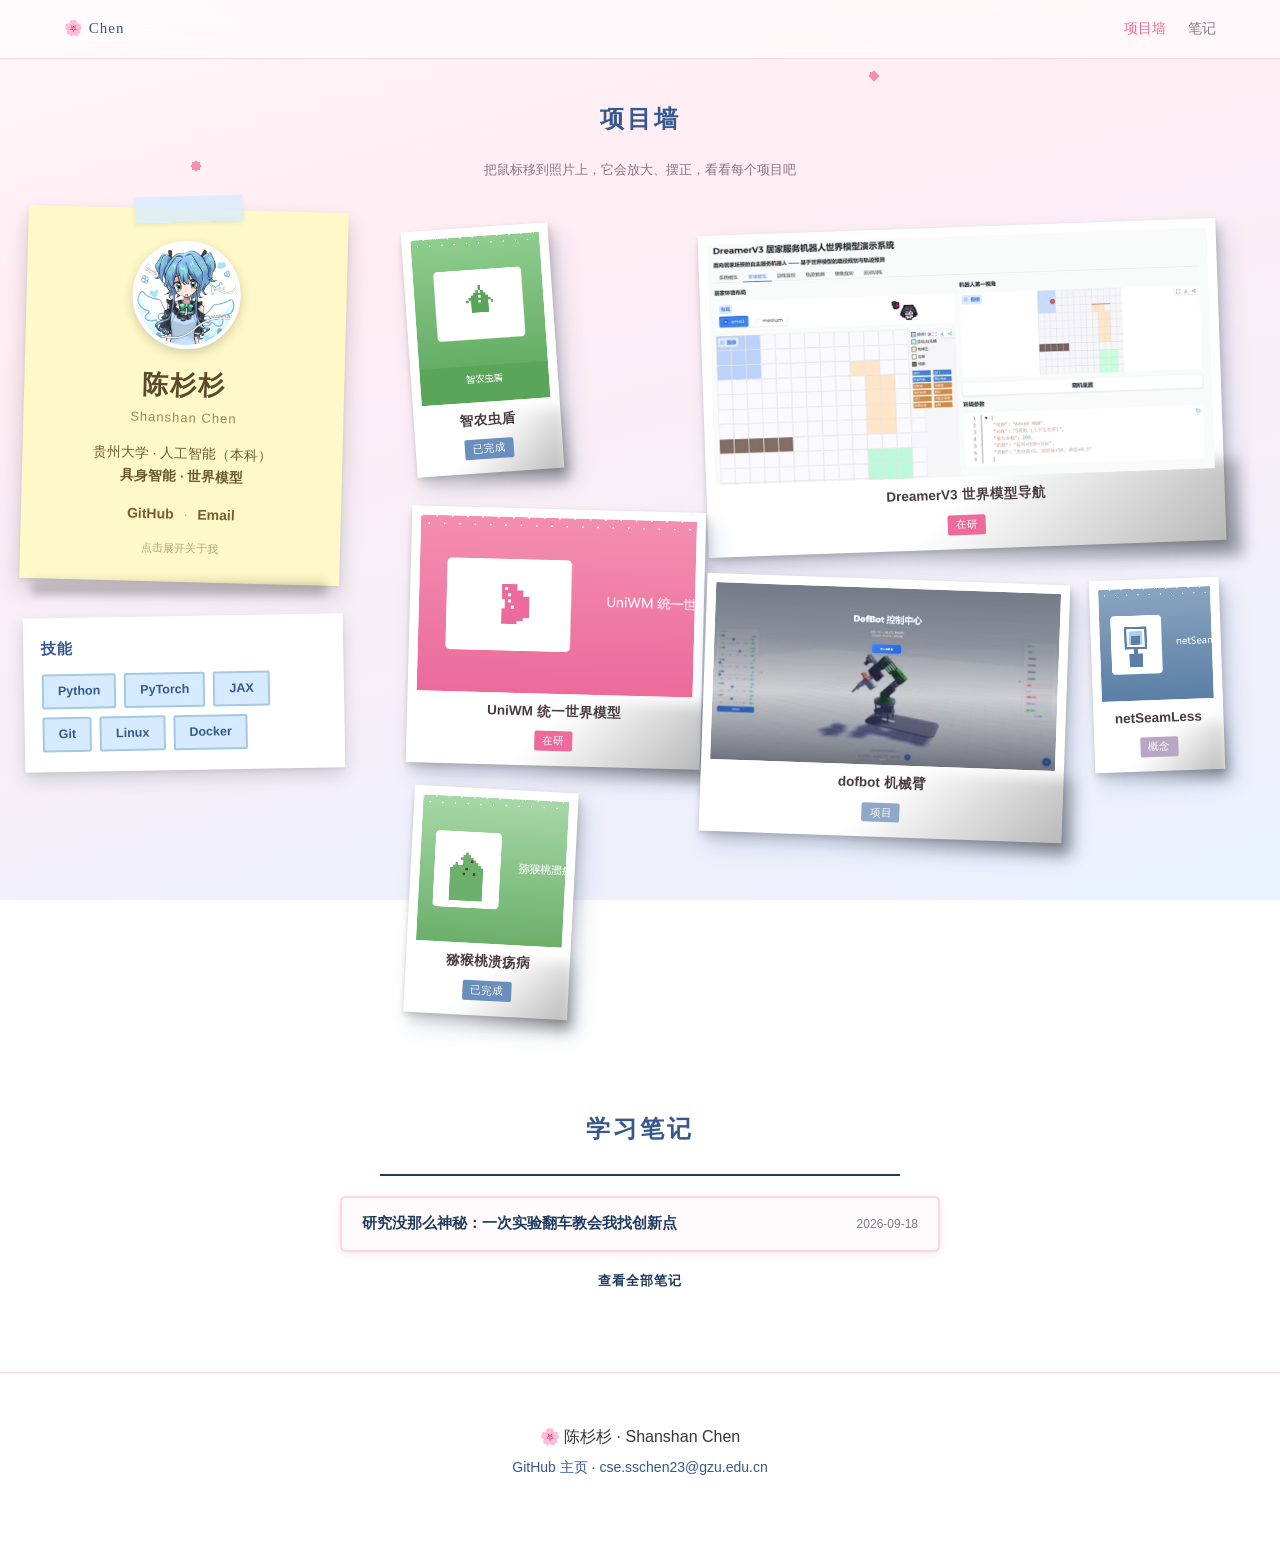
==== commit 0f43886c: "首页精致化：柔和渐变+衬线logo+细线排版，修复文章页返回首页链接 Co-authored-by: Cursor <cursoragent@cursor.com>" ====
--- a/index.html
+++ b/index.html
@@ -6,9 +6,6 @@
 <title>陈杉杉 · Shanshan Chen — 具身智能 / 世界模型</title>
 <meta name="description" content="陈杉杉的个人主页：具身智能、世界模型、机器人强化学习方向。DreamerV3、UniWM、SmartAgroShield 等项目。">
 <link rel="icon" href="data:image/svg+xml,<svg xmlns='http://www.w3.org/2000/svg' viewBox='0 0 100 100'><text y='.9em' font-size='90'>🌸</text></svg>">
-<link rel="preconnect" href="https://fonts.googleapis.com">
-<link rel="preconnect" href="https://fonts.gstatic.com" crossorigin>
-<link href="https://fonts.googleapis.com/css2?family=Press+Start+2P&display=swap" rel="stylesheet">
 <link rel="stylesheet" href="style.css">
 </head>
 <body>
--- a/style.css
+++ b/style.css
@@ -24,20 +24,18 @@
 
 body {
   font-family: "SimHei", "黑体", "Heiti SC", "Microsoft YaHei", "PingFang SC", sans-serif;
-  background: linear-gradient(180deg, #ffeef4 0%, #ffe4ec 40%, #eaf3ff 100%);
+  background: linear-gradient(165deg, #fff7fa 0%, #ffedf3 30%, #e9f2ff 100%);
   background-attachment: fixed;
   color: var(--text);
   line-height: 1.7;
   overflow-x: hidden;
-  background-image:
-    linear-gradient(rgba(244, 143, 177, 0.05) 1px, transparent 1px),
-    linear-gradient(90deg, rgba(164, 200, 228, 0.05) 1px, transparent 1px);
-  background-size: 24px 24px;
-}
-
-/* ============ 像素字体（仅英文点缀） ============ */
+}
+
+/* ============ 英文点缀字体 ============ */
 .nav-logo {
-  font-family: "Press Start 2P", "Courier New", monospace;
+  font-family: Georgia, "Times New Roman", "Songti SC", serif;
+  font-size: 16px;
+  letter-spacing: 1px;
 }
 
 /* ============ 天空背景（云朵 + 星星） ============ */
@@ -68,8 +66,8 @@
 }
 
 /* ============ 导航 ============ */
-.nav { position: sticky; top: 0; z-index: 50; background: rgba(255, 240, 246, 0.92); backdrop-filter: blur(8px); border-bottom: 3px solid var(--border); }
-.nav-inner { max-width: 1200px; margin: 0 auto; padding: 14px 24px; display: flex; align-items: center; justify-content: space-between; }
+.nav { position: sticky; top: 0; z-index: 50; background: rgba(255, 250, 252, 0.82); backdrop-filter: blur(14px) saturate(1.15); border-bottom: 1px solid var(--border); }
+.nav-inner { max-width: 1200px; margin: 0 auto; padding: 16px 24px; display: flex; align-items: center; justify-content: space-between; }
 .nav-logo { font-size: 15px; color: var(--blue-dark); text-decoration: none; }
 .nav-links { display: flex; gap: 22px; }
 .nav-links a { color: var(--text-sub); text-decoration: none; font-size: 14px; transition: color 0.2s; }
@@ -79,7 +77,7 @@
 main { position: relative; z-index: 1; }
 .section { max-width: 1080px; margin: 0 auto; padding: 40px 24px; }
 .section-wide { max-width: 1320px; }
-.section-title { font-size: 22px; font-weight: 800; color: var(--blue-dark); text-align: center; margin-bottom: 20px; letter-spacing: 2px; }
+.section-title { font-size: 24px; font-weight: 600; color: var(--blue-dark); text-align: center; margin-bottom: 20px; letter-spacing: 3px; }
 
 .wall-hint { text-align: center; font-size: 13px; color: var(--text-sub); margin-bottom: 28px; }
 
@@ -479,7 +477,7 @@
 .article table tr:nth-child(even) td { background: #fff5f9; }
 
 /* ============ 页脚 ============ */
-.footer { position: relative; z-index: 1; text-align: center; padding: 50px 24px 60px; border-top: 3px solid var(--border); margin-top: 40px; }
+.footer { position: relative; z-index: 1; text-align: center; padding: 50px 24px 60px; border-top: 1px solid var(--border); margin-top: 40px; }
 .footer p { margin-bottom: 6px; }
 .footer-sub { font-size: 13px; color: var(--text-sub); }
 .footer-link { font-size: 14px; }
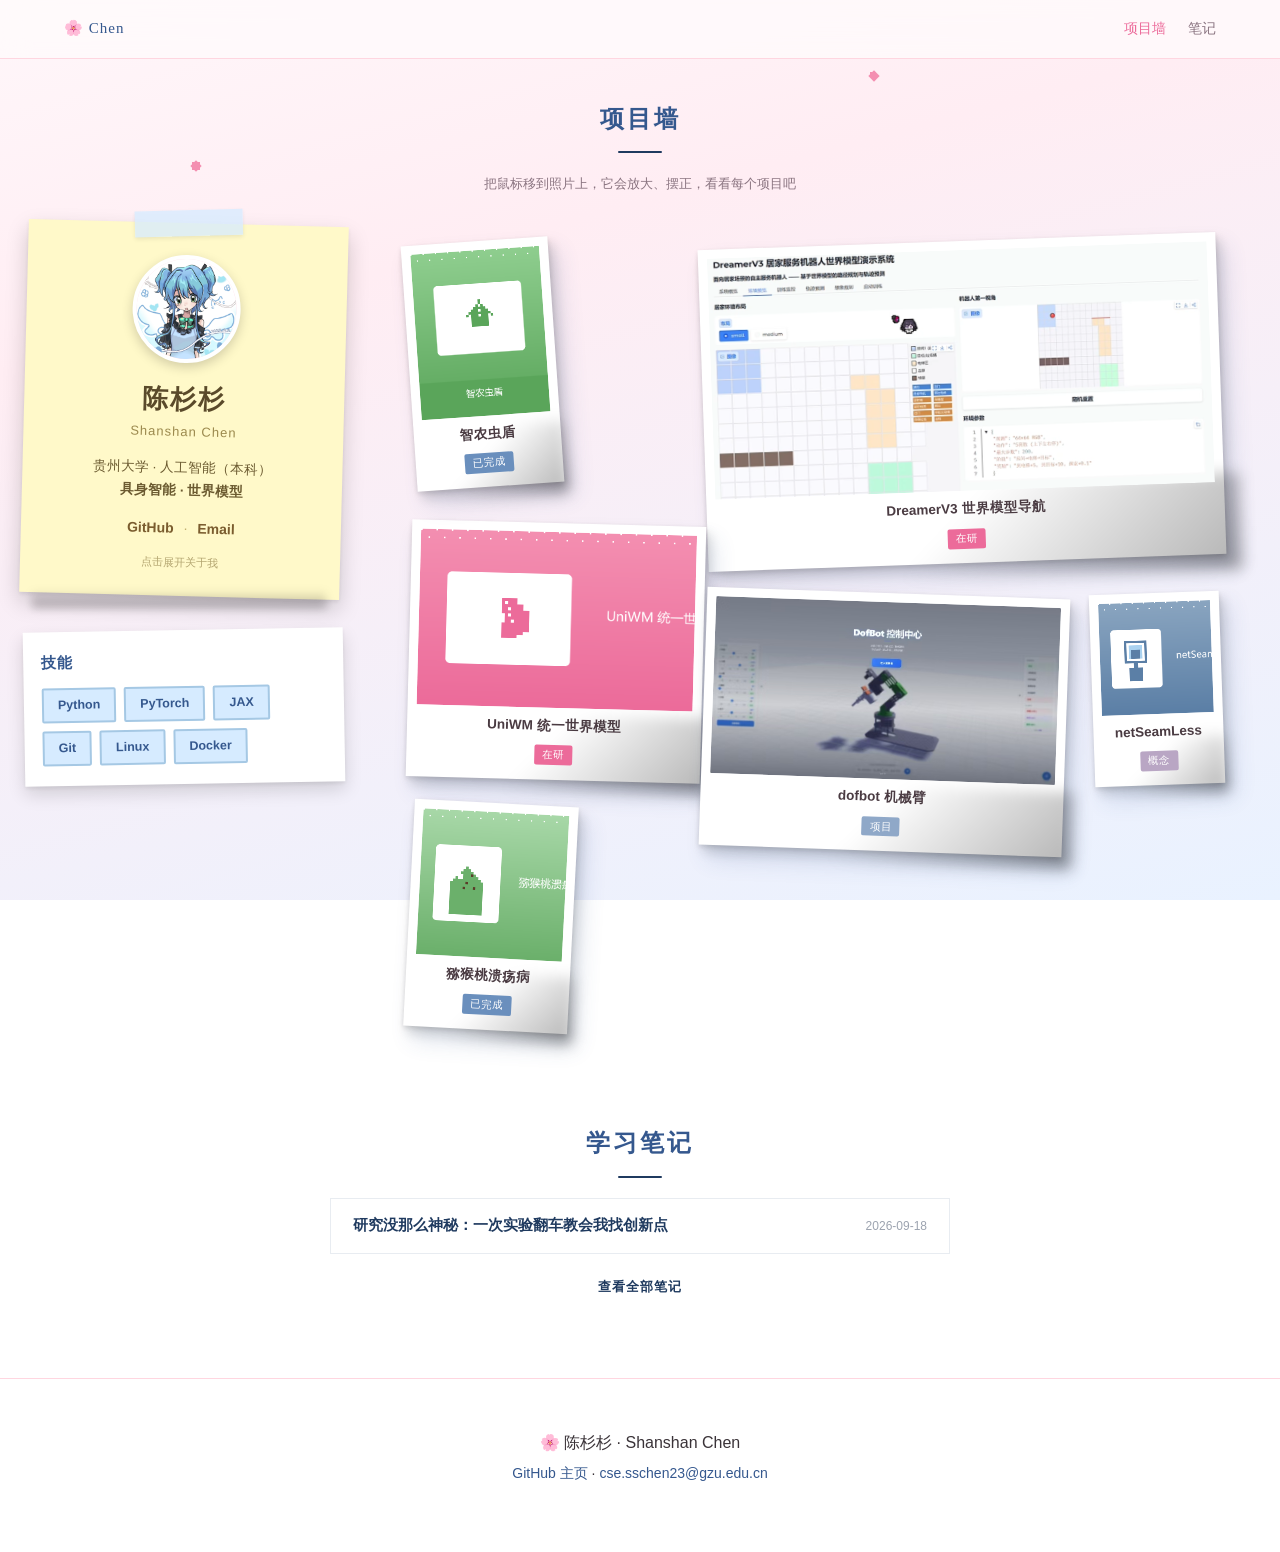
==== commit 811a92b0: "修复文章页返回链接为相对根路径；笔记卡片素雅化；区块标题加细装饰线 Co-authored-by: Cursor <cursoragent@cursor.com>" ====
--- a/index.html
+++ b/index.html
@@ -176,7 +176,6 @@
   <!-- 学习笔记 -->
   <section class="section" id="notes">
     <h2 class="section-title">学习笔记</h2>
-    <div class="note-rule"></div>
     <ul class="notes-list">
       <li class="notes-item">
         <a class="notes-link" href="notes/shufflenet-innovation.html">
--- a/style.css
+++ b/style.css
@@ -78,6 +78,15 @@
 .section { max-width: 1080px; margin: 0 auto; padding: 40px 24px; }
 .section-wide { max-width: 1320px; }
 .section-title { font-size: 24px; font-weight: 600; color: var(--blue-dark); text-align: center; margin-bottom: 20px; letter-spacing: 3px; }
+.section-title::after {
+  content: "";
+  display: block;
+  width: 44px;
+  height: 2px;
+  margin: 12px auto 0;
+  background: var(--ink-blue);
+  border-radius: 1px;
+}
 
 .wall-hint { text-align: center; font-size: 13px; color: var(--text-sub); margin-bottom: 28px; }
 
@@ -358,14 +367,7 @@
   border-radius: 2px;
 }
 
-/* ============ 学习笔记（标题 + 墨蓝色长细线） ============ */
-.note-rule {
-  width: 56%;
-  max-width: 520px;
-  height: 2px;
-  margin: 24px auto 20px;
-  background: var(--ink-blue);
-}
+/* ============ 学习笔记（查看全部链接） ============ */
 .note-rule-link {
   display: block;
   text-align: center;
@@ -380,31 +382,30 @@
 /* ============ 学习笔记列表（首页） ============ */
 .notes-list {
   list-style: none;
-  max-width: 600px;
-  margin: 0 auto 18px;
+  max-width: 620px;
+  margin: 0 auto 22px;
   padding: 0;
 }
-.notes-item { margin-bottom: 12px; }
+.notes-item { margin: 0; }
 .notes-link {
   display: flex;
   justify-content: space-between;
   align-items: center;
   gap: 16px;
-  padding: 15px 20px;
-  background: var(--card);
-  border: 2px solid var(--border);
-  border-radius: 6px;
+  padding: 16px 22px;
+  background: #fff;
+  border: 1px solid #e8ecf1;
+  border-bottom: none;
   text-decoration: none;
-  box-shadow: 0 2px 8px var(--shadow);
-  transition: transform 0.25s ease, border-color 0.25s ease, box-shadow 0.25s ease;
-}
+  transition: background 0.2s ease, padding-left 0.25s ease;
+}
+.notes-item:last-child .notes-link { border-bottom: 1px solid #e8ecf1; }
 .notes-link:hover {
-  transform: translateY(-2px);
-  border-color: var(--pink);
-  box-shadow: 0 6px 16px var(--shadow);
-}
-.notes-title { font-size: 14.5px; font-weight: 700; color: var(--ink-blue); line-height: 1.5; }
-.notes-date { font-size: 12px; color: var(--text-sub); white-space: nowrap; }
+  background: #f7f9fc;
+  padding-left: 28px;
+}
+.notes-title { font-size: 14.5px; font-weight: 600; color: var(--ink-blue); line-height: 1.5; }
+.notes-date { font-size: 12px; color: #9ca3af; white-space: nowrap; }
 
 /* ============ 博客文章页 ============ */
 .article-main { max-width: 780px; margin: 0 auto; padding: 40px 24px 60px; }
